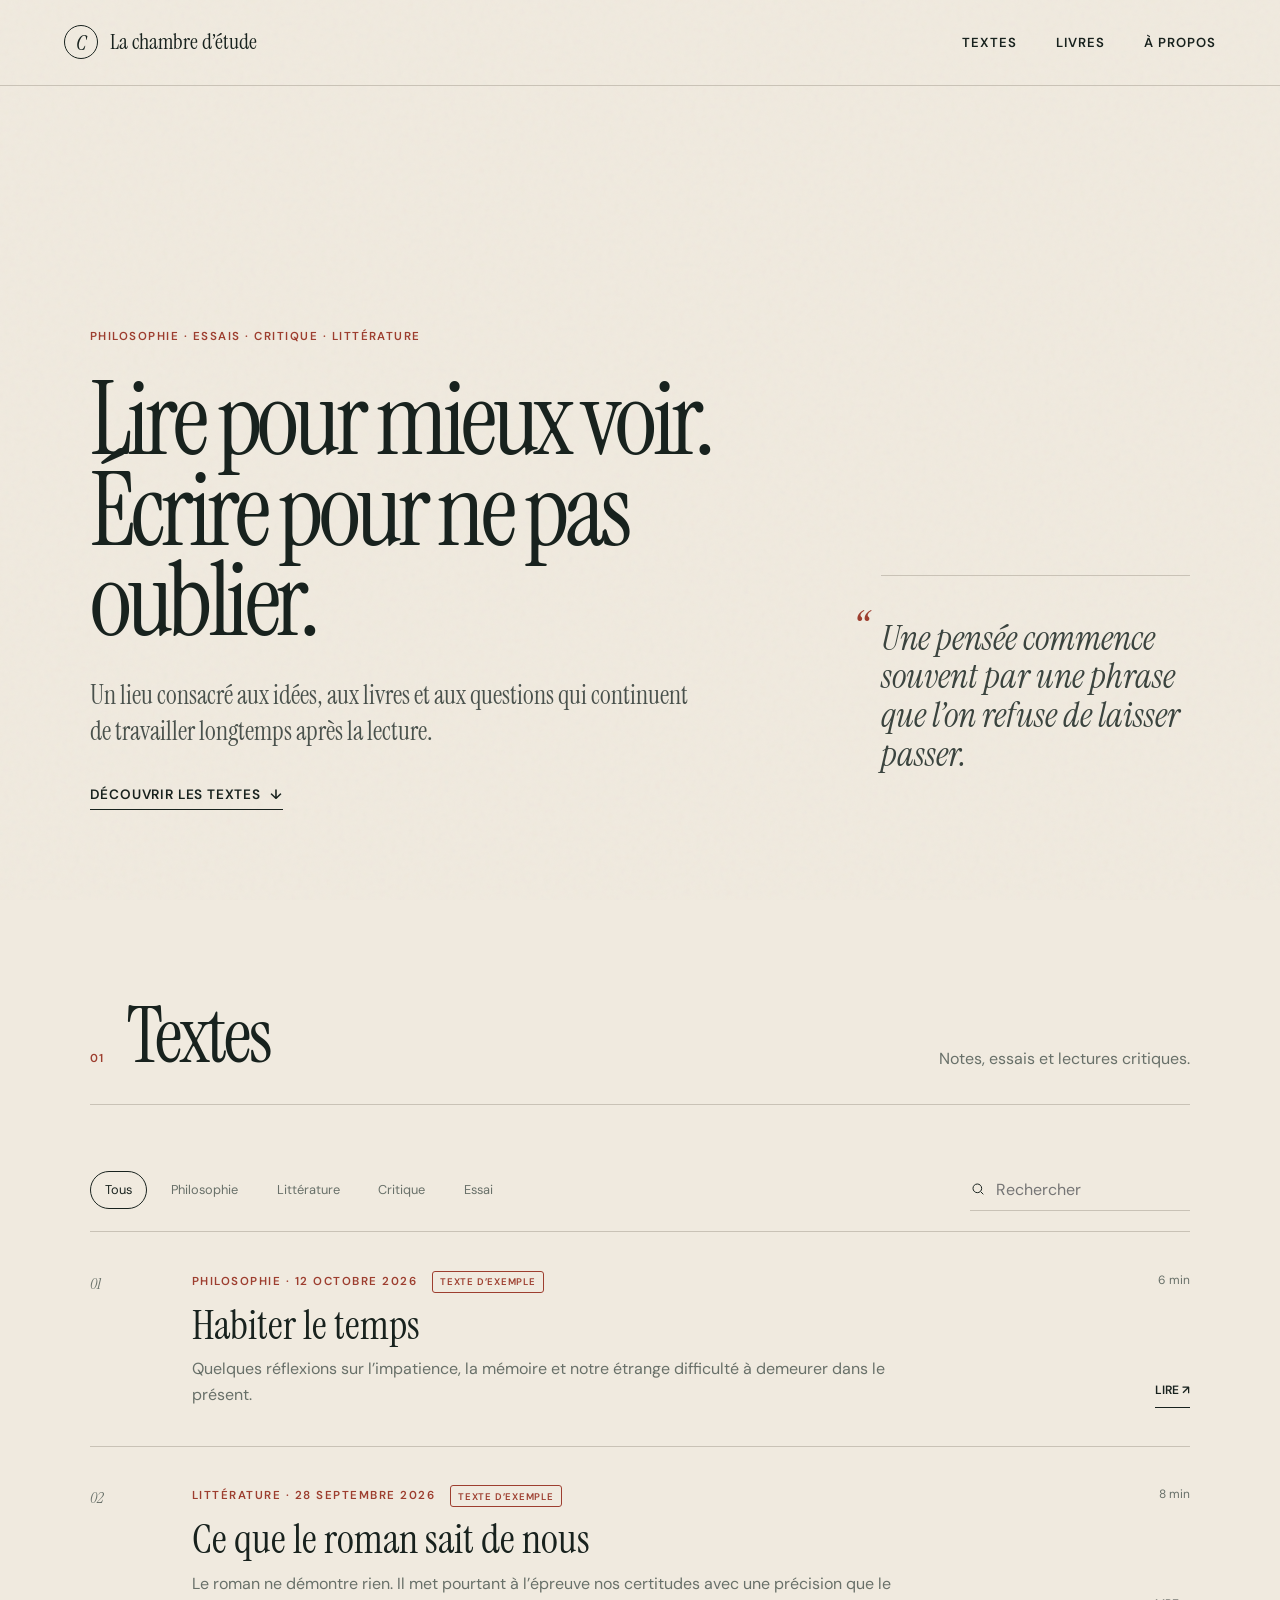
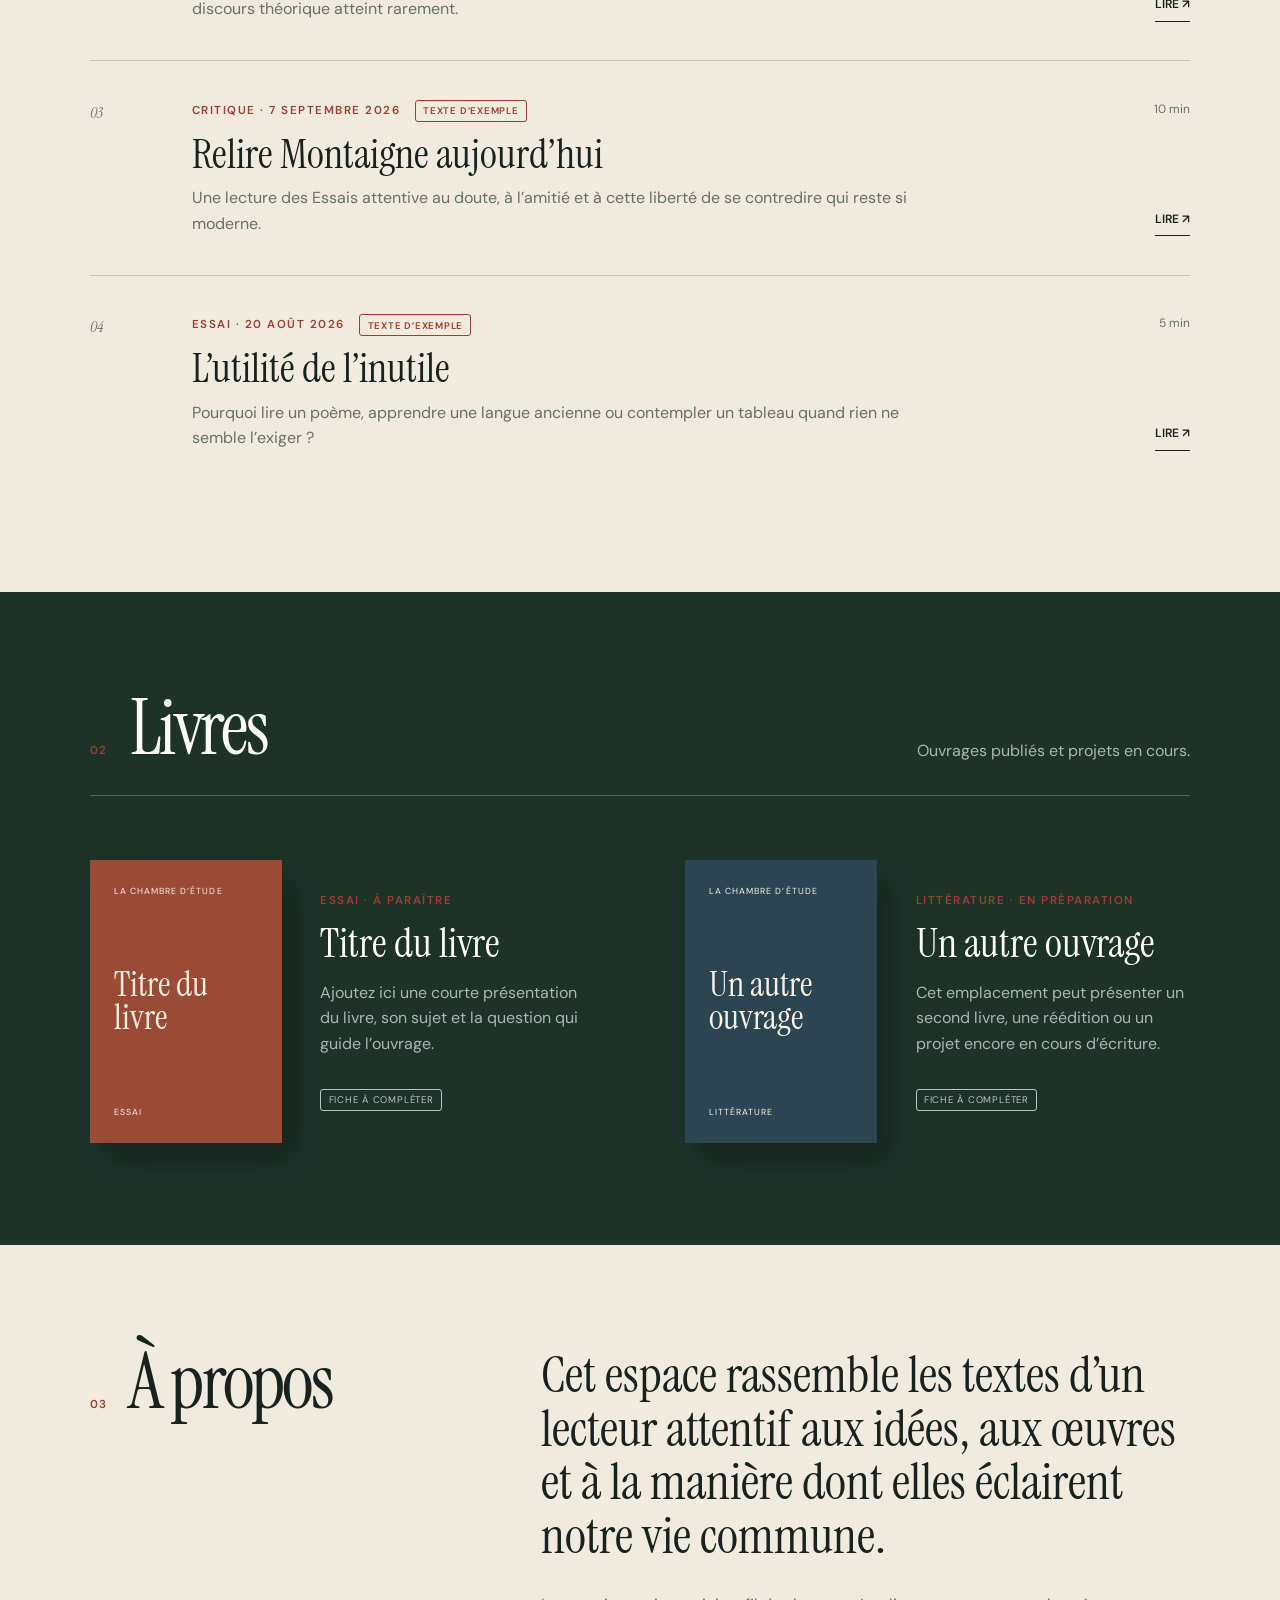
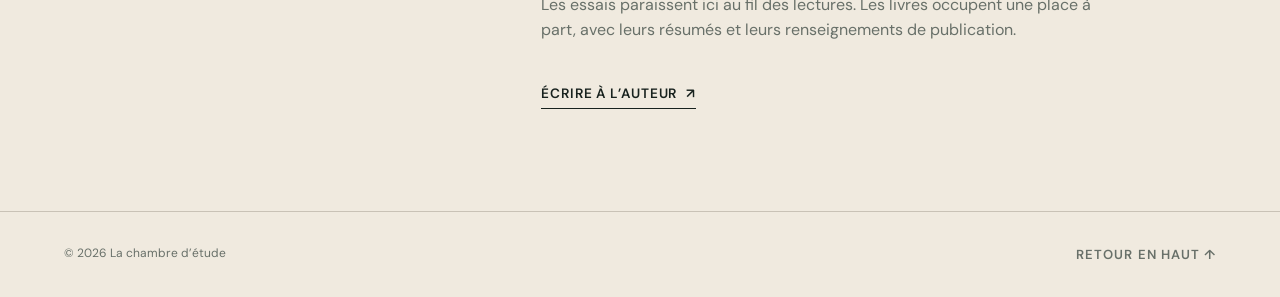
==== index.html @ e95b32f6 "first commit" ====
<!doctype html>
<html lang="fr">
  <head>
    <meta charset="UTF-8" />
    <meta name="viewport" content="width=device-width, initial-scale=1.0" />
    <meta
      name="description"
      content="Une bibliothèque personnelle de philosophie, d’essais, de critiques et de littérature."
    />
    <meta name="theme-color" content="#f0eadf" />
    <title>La chambre d’étude</title>
    <link rel="preconnect" href="https://fonts.googleapis.com" />
    <link rel="preconnect" href="https://fonts.gstatic.com" crossorigin />
    <link
      href="https://fonts.googleapis.com/css2?family=DM+Sans:wght@400;500;600&family=Instrument+Serif:ital@0;1&display=swap"
      rel="stylesheet"
    />
    <link rel="stylesheet" href="styles.css" />
    <script src="contenu.js" defer></script>
    <script src="app.js" defer></script>
  </head>
  <body>
    <a class="skip-link" href="#contenu">Aller au contenu</a>

    <header class="site-header">
      <a class="brand" href="#accueil" aria-label="La chambre d’étude, accueil">
        <span class="brand-mark" aria-hidden="true">C</span>
        <span>La chambre d’étude</span>
      </a>

      <button class="menu-button" type="button" aria-expanded="false" aria-controls="navigation">
        Menu
      </button>

      <nav id="navigation" class="navigation" aria-label="Navigation principale">
        <a href="#textes">Textes</a>
        <a href="#livres">Livres</a>
        <a href="#a-propos">À propos</a>
      </nav>
    </header>

    <main id="contenu">
      <section id="accueil" class="hero" aria-labelledby="hero-title">
        <div class="hero-copy">
          <p class="eyebrow">Philosophie · Essais · Critique · Littérature</p>
          <h1 id="hero-title">Lire pour mieux voir. Écrire pour ne pas oublier.</h1>
          <p class="hero-intro">
            Un lieu consacré aux idées, aux livres et aux questions qui continuent de travailler
            longtemps après la lecture.
          </p>
          <a class="text-link" href="#textes">Découvrir les textes <span aria-hidden="true">↓</span></a>
        </div>

        <blockquote class="manifesto">
          <span class="quote-mark" aria-hidden="true">“</span>
          <p>Une pensée commence souvent par une phrase que l’on refuse de laisser passer.</p>
        </blockquote>
      </section>

      <section id="textes" class="section writings-section" aria-labelledby="textes-title">
        <div class="section-heading">
          <div>
            <p class="section-number">01</p>
            <h2 id="textes-title">Textes</h2>
          </div>
          <p>Notes, essais et lectures critiques.</p>
        </div>

        <div class="writing-tools">
          <div id="filtres" class="filters" aria-label="Filtrer les textes"></div>
          <label class="search-field">
            <span class="sr-only">Rechercher dans les textes</span>
            <svg viewBox="0 0 24 24" aria-hidden="true">
              <circle cx="11" cy="11" r="6.5"></circle>
              <path d="m16 16 4 4"></path>
            </svg>
            <input id="recherche" type="search" placeholder="Rechercher" autocomplete="off" />
          </label>
        </div>

        <div id="liste-textes" class="writing-list" aria-live="polite"></div>
        <p id="aucun-resultat" class="empty-state" hidden>Aucun texte ne correspond à cette recherche.</p>
      </section>

      <section id="livres" class="section books-section" aria-labelledby="livres-title">
        <div class="section-heading light-heading">
          <div>
            <p class="section-number">02</p>
            <h2 id="livres-title">Livres</h2>
          </div>
          <p>Ouvrages publiés et projets en cours.</p>
        </div>
        <div id="liste-livres" class="book-grid"></div>
      </section>

      <section id="a-propos" class="section about-section" aria-labelledby="a-propos-title">
        <div class="about-label">
          <p class="section-number">03</p>
          <h2 id="a-propos-title">À propos</h2>
        </div>
        <div class="about-copy">
          <p class="about-lead" id="bio-principale"></p>
          <p id="bio-suite"></p>
          <a id="contact" class="text-link" href="mailto:adresse@exemple.fr">
            Écrire à l’auteur <span aria-hidden="true">↗</span>
          </a>
        </div>
      </section>
    </main>

    <footer class="site-footer">
      <p>© <span id="annee"></span> La chambre d’étude</p>
      <a href="#accueil">Retour en haut <span aria-hidden="true">↑</span></a>
    </footer>

    <dialog id="lecteur" class="reader-dialog" aria-labelledby="lecteur-titre">
      <button class="dialog-close" type="button" aria-label="Fermer la lecture">Fermer</button>
      <article>
        <p id="lecteur-meta" class="article-meta"></p>
        <h2 id="lecteur-titre"></h2>
        <p id="lecteur-chapeau" class="article-lead"></p>
        <div id="lecteur-contenu" class="article-body"></div>
      </article>
    </dialog>
  </body>
</html>
---- styles.css ----
:root {
  --paper: #f0eadf;
  --paper-light: #f8f4ec;
  --ink: #18221e;
  --muted: #687069;
  --line: #c9c2b6;
  --accent: #9d3e2f;
  --forest: #1d332a;
  --white: #fffdf8;
  --serif: "Instrument Serif", Georgia, serif;
  --sans: "DM Sans", Arial, sans-serif;
}

* {
  box-sizing: border-box;
}

html {
  scroll-behavior: smooth;
}

body {
  margin: 0;
  color: var(--ink);
  background: var(--paper);
  font-family: var(--sans);
  font-size: 16px;
  line-height: 1.6;
}

body::before {
  position: fixed;
  inset: 0;
  z-index: -1;
  content: "";
  opacity: 0.16;
  pointer-events: none;
  background-image: url("data:image/svg+xml,%3Csvg viewBox='0 0 180 180' xmlns='http://www.w3.org/2000/svg'%3E%3Cfilter id='n'%3E%3CfeTurbulence type='fractalNoise' baseFrequency='.85' numOctaves='3' stitchTiles='stitch'/%3E%3C/filter%3E%3Crect width='100%25' height='100%25' filter='url(%23n)' opacity='.22'/%3E%3C/svg%3E");
}

a {
  color: inherit;
}

button,
input {
  font: inherit;
}

button,
a {
  -webkit-tap-highlight-color: transparent;
}

.skip-link {
  position: fixed;
  top: 0.75rem;
  left: 0.75rem;
  z-index: 20;
  padding: 0.65rem 1rem;
  background: var(--ink);
  color: var(--white);
  transform: translateY(-150%);
}

.skip-link:focus {
  transform: translateY(0);
}

.site-header {
  display: flex;
  align-items: center;
  justify-content: space-between;
  min-height: 86px;
  padding: 0 5vw;
  border-bottom: 1px solid var(--line);
}

.brand {
  display: inline-flex;
  align-items: center;
  gap: 0.75rem;
  color: var(--ink);
  font-family: var(--serif);
  font-size: 1.35rem;
  text-decoration: none;
}

.brand-mark {
  display: grid;
  width: 34px;
  height: 34px;
  place-items: center;
  border: 1px solid var(--ink);
  border-radius: 50%;
  font-style: italic;
}

.navigation {
  display: flex;
  gap: clamp(1.5rem, 3vw, 3.25rem);
}

.navigation a,
.site-footer a {
  font-size: 0.82rem;
  font-weight: 600;
  letter-spacing: 0.08em;
  text-decoration: none;
  text-transform: uppercase;
}

.navigation a:hover,
.site-footer a:hover {
  color: var(--accent);
}

.menu-button {
  display: none;
  padding: 0.5rem 0;
  border: 0;
  background: transparent;
  color: var(--ink);
}

.hero {
  display: grid;
  grid-template-columns: minmax(0, 1.45fr) minmax(280px, 0.65fr);
  gap: 8vw;
  align-items: end;
  min-height: calc(100vh - 86px);
  padding: clamp(5rem, 10vw, 9rem) 7vw clamp(4rem, 7vw, 7rem);
}

.eyebrow,
.article-meta,
.section-number {
  margin: 0;
  color: var(--accent);
  font-size: 0.72rem;
  font-weight: 600;
  letter-spacing: 0.13em;
  text-transform: uppercase;
}

.hero h1 {
  max-width: 900px;
  margin: 1.8rem 0 2rem;
  font-family: var(--serif);
  font-size: clamp(4rem, 8vw, 8.4rem);
  font-weight: 400;
  letter-spacing: -0.045em;
  line-height: 0.88;
}

.hero-intro {
  max-width: 620px;
  margin: 0 0 2rem;
  color: #49514c;
  font-family: var(--serif);
  font-size: clamp(1.25rem, 2vw, 1.7rem);
  line-height: 1.4;
}

.text-link,
.book-link {
  display: inline-flex;
  gap: 0.55rem;
  align-items: center;
  padding-bottom: 0.2rem;
  border-bottom: 1px solid currentColor;
  font-size: 0.85rem;
  font-weight: 600;
  letter-spacing: 0.06em;
  text-decoration: none;
  text-transform: uppercase;
}

.manifesto {
  position: relative;
  max-width: 380px;
  margin: 0 0 4vh;
  padding: 2.7rem 0 0;
  border-top: 1px solid var(--line);
  color: #3b443f;
  font-family: var(--serif);
  font-size: clamp(1.65rem, 2.7vw, 2.5rem);
  font-style: italic;
  line-height: 1.12;
}

.manifesto p {
  margin: 0;
}

.quote-mark {
  position: absolute;
  top: 1.8rem;
  left: -1.7rem;
  color: var(--accent);
  font-size: 3rem;
}

.section {
  padding: clamp(4.5rem, 8vw, 8rem) 7vw;
}

.section-heading {
  display: flex;
  align-items: end;
  justify-content: space-between;
  gap: 2rem;
  margin-bottom: 4rem;
  padding-bottom: 2rem;
  border-bottom: 1px solid var(--line);
}

.section-heading > div {
  display: flex;
  gap: 1.4rem;
  align-items: baseline;
}

.section-heading h2,
.about-section h2 {
  margin: 0;
  font-family: var(--serif);
  font-size: clamp(3.5rem, 6vw, 6.5rem);
  font-weight: 400;
  letter-spacing: -0.035em;
  line-height: 0.9;
}

.section-heading > p {
  max-width: 320px;
  margin: 0;
  color: var(--muted);
}

.writing-tools {
  display: flex;
  justify-content: space-between;
  gap: 1.5rem;
  align-items: center;
  margin-bottom: 1.25rem;
}

.filters {
  display: flex;
  flex-wrap: wrap;
  gap: 0.5rem;
}

.filter-button {
  padding: 0.5rem 0.9rem;
  border: 1px solid transparent;
  border-radius: 100px;
  background: transparent;
  color: var(--muted);
  cursor: pointer;
  font-size: 0.8rem;
}

.filter-button:hover,
.filter-button.active {
  border-color: var(--ink);
  color: var(--ink);
}

.search-field {
  display: flex;
  align-items: center;
  gap: 0.5rem;
  min-width: 220px;
  padding: 0.45rem 0;
  border-bottom: 1px solid var(--line);
}

.search-field svg {
  width: 18px;
  fill: none;
  stroke: currentColor;
  stroke-width: 1.5;
}

.search-field input {
  width: 100%;
  border: 0;
  outline: 0;
  background: transparent;
  color: var(--ink);
}

.writing-card {
  display: grid;
  grid-template-columns: 70px minmax(0, 1fr) 110px;
  gap: 2rem;
  padding: 2.4rem 0;
  border-top: 1px solid var(--line);
}

.writing-index {
  margin: 0;
  color: var(--muted);
  font-family: var(--serif);
  font-style: italic;
}

.writing-main h3,
.book-details h3 {
  margin: 0.75rem 0 0.65rem;
  font-family: var(--serif);
  font-size: clamp(2rem, 3.2vw, 3.3rem);
  font-weight: 400;
  line-height: 1;
}

.writing-main > p:last-child {
  max-width: 720px;
  margin: 0;
  color: var(--muted);
}

.writing-action {
  display: flex;
  flex-direction: column;
  align-items: flex-end;
  justify-content: space-between;
  color: var(--muted);
  font-size: 0.75rem;
}

.writing-action button {
  padding: 0.4rem 0;
  border: 0;
  border-bottom: 1px solid var(--ink);
  background: transparent;
  color: var(--ink);
  cursor: pointer;
  font-weight: 600;
  text-transform: uppercase;
}

.sample-label {
  display: inline-block;
  margin-left: 0.65rem;
  padding: 0.15rem 0.45rem;
  border: 1px solid currentColor;
  border-radius: 3px;
  font-size: 0.6rem;
  letter-spacing: 0.08em;
  text-transform: uppercase;
  vertical-align: middle;
}

.empty-state {
  margin: 3rem 0 0;
  color: var(--muted);
  font-family: var(--serif);
  font-size: 1.5rem;
}

.books-section {
  color: var(--white);
  background: var(--forest);
}

.light-heading {
  border-color: rgba(255, 255, 255, 0.25);
}

.light-heading > p {
  color: rgba(255, 255, 255, 0.64);
}

.book-grid {
  display: grid;
  grid-template-columns: repeat(2, minmax(0, 1fr));
  gap: clamp(3rem, 7vw, 7rem);
}

.book-card {
  display: grid;
  grid-template-columns: minmax(140px, 0.7fr) minmax(180px, 1fr);
  gap: clamp(1.5rem, 3vw, 3rem);
  align-items: center;
}

.book-cover {
  display: flex;
  aspect-ratio: 0.68;
  flex-direction: column;
  justify-content: space-between;
  padding: 1.5rem;
  color: #f9f1e4;
  box-shadow: 14px 18px 28px rgba(0, 0, 0, 0.28);
}

.book-cover.ocre {
  background: #9b4a35;
}

.book-cover.bleu {
  background: #2b4652;
}

.book-cover span,
.book-cover small {
  font-size: 0.55rem;
  letter-spacing: 0.12em;
  text-transform: uppercase;
}

.book-cover strong {
  font-family: var(--serif);
  font-size: clamp(1.5rem, 2.7vw, 2.7rem);
  font-weight: 400;
  line-height: 0.95;
}

.book-details p:not(.article-meta) {
  color: rgba(255, 255, 255, 0.64);
}

.book-details .sample-label {
  margin: 1rem 0 0;
  color: rgba(255, 255, 255, 0.7);
}

.about-section {
  display: grid;
  grid-template-columns: 0.7fr 1.3fr;
  gap: 8vw;
}

.about-label {
  display: flex;
  gap: 1.25rem;
  align-items: baseline;
}

.about-copy {
  max-width: 760px;
}

.about-lead {
  margin: 0 0 1.8rem;
  font-family: var(--serif);
  font-size: clamp(2rem, 4vw, 4rem);
  line-height: 1.05;
}

.about-copy > p:not(.about-lead) {
  max-width: 580px;
  color: var(--muted);
}

.about-copy .text-link {
  margin-top: 1.5rem;
}

.site-footer {
  display: flex;
  justify-content: space-between;
  padding: 2rem 5vw;
  border-top: 1px solid var(--line);
  color: var(--muted);
  font-size: 0.75rem;
}

.site-footer p {
  margin: 0;
}

.reader-dialog {
  width: min(820px, calc(100% - 2rem));
  max-height: calc(100vh - 2rem);
  padding: clamp(2rem, 6vw, 5.5rem);
  border: 0;
  background: var(--paper-light);
  color: var(--ink);
  box-shadow: 0 30px 90px rgba(0, 0, 0, 0.35);
}

.reader-dialog::backdrop {
  background: rgba(14, 24, 20, 0.75);
  backdrop-filter: blur(4px);
}

.dialog-close {
  position: absolute;
  top: 1.25rem;
  right: 1.25rem;
  padding: 0.35rem 0;
  border: 0;
  border-bottom: 1px solid currentColor;
  background: transparent;
  cursor: pointer;
  font-size: 0.72rem;
  text-transform: uppercase;
}

.reader-dialog h2 {
  margin: 1rem 0 1.5rem;
  font-family: var(--serif);
  font-size: clamp(3rem, 7vw, 5.5rem);
  font-weight: 400;
  line-height: 0.95;
}

.article-lead {
  padding-bottom: 2rem;
  border-bottom: 1px solid var(--line);
  color: var(--muted);
  font-family: var(--serif);
  font-size: 1.45rem;
  line-height: 1.4;
}

.article-body {
  max-width: 620px;
  margin: 2rem auto 0;
  font-family: Georgia, serif;
  font-size: 1.1rem;
  line-height: 1.8;
}

.sr-only {
  position: absolute;
  width: 1px;
  height: 1px;
  padding: 0;
  margin: -1px;
  overflow: hidden;
  clip: rect(0, 0, 0, 0);
  white-space: nowrap;
  border: 0;
}

@media (max-width: 950px) {
  .hero {
    grid-template-columns: 1fr;
  }

  .hero h1 {
    max-width: 850px;
  }

  .manifesto {
    margin-left: auto;
  }

  .book-grid {
    grid-template-columns: 1fr;
  }

  .book-card {
    max-width: 680px;
  }

  .about-section {
    grid-template-columns: 1fr;
  }
}

@media (max-width: 700px) {
  .site-header {
    min-height: 72px;
  }

  .menu-button {
    display: block;
  }

  .navigation {
    position: absolute;
    top: 72px;
    right: 0;
    left: 0;
    z-index: 10;
    display: none;
    flex-direction: column;
    gap: 1.5rem;
    padding: 2rem 5vw;
    border-bottom: 1px solid var(--line);
    background: var(--paper-light);
  }

  .navigation.open {
    display: flex;
  }

  .hero {
    min-height: auto;
    padding-top: 5rem;
  }

  .hero h1 {
    font-size: clamp(3.7rem, 18vw, 6rem);
  }

  .quote-mark {
    left: -0.25rem;
  }

  .manifesto {
    padding-left: 1.5rem;
  }

  .section-heading {
    align-items: flex-start;
    flex-direction: column;
    margin-bottom: 2.5rem;
  }

  .section-heading h2,
  .about-section h2 {
    font-size: 3.8rem;
  }

  .writing-tools {
    align-items: stretch;
    flex-direction: column;
  }

  .writing-card {
    grid-template-columns: 42px minmax(0, 1fr);
    gap: 1rem;
  }

  .writing-action {
    grid-column: 2;
    flex-direction: row;
    align-items: center;
  }

  .book-card {
    grid-template-columns: minmax(115px, 0.55fr) minmax(0, 1fr);
  }

  .book-cover {
    padding: 1rem;
  }

  .book-details h3 {
    font-size: 2rem;
  }
}

@media (max-width: 450px) {
  .brand {
    font-size: 1.1rem;
  }

  .hero,
  .section {
    padding-right: 5vw;
    padding-left: 5vw;
  }

  .book-card {
    grid-template-columns: 1fr;
  }

  .book-cover {
    width: min(70%, 220px);
  }

  .site-footer {
    gap: 1rem;
    align-items: flex-start;
    flex-direction: column;
  }
}

@media (prefers-reduced-motion: reduce) {
  html {
    scroll-behavior: auto;
  }
}
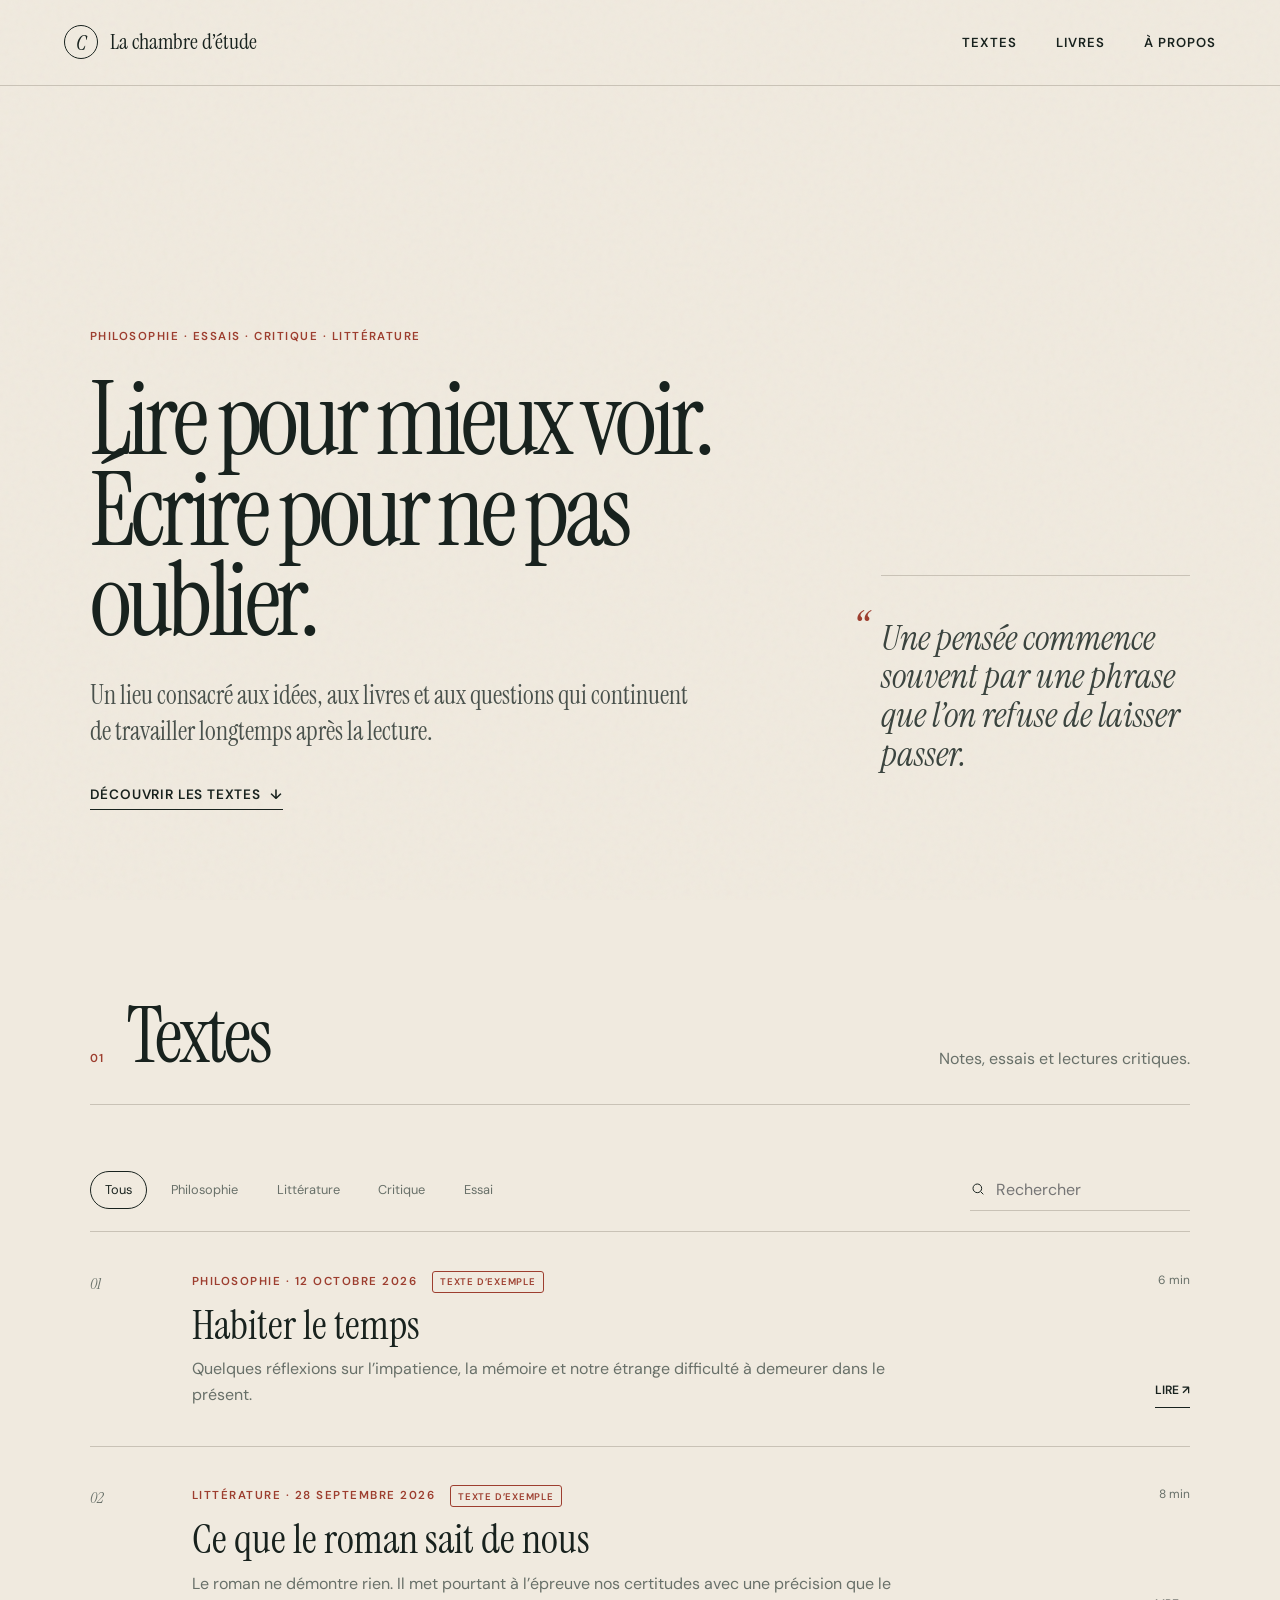
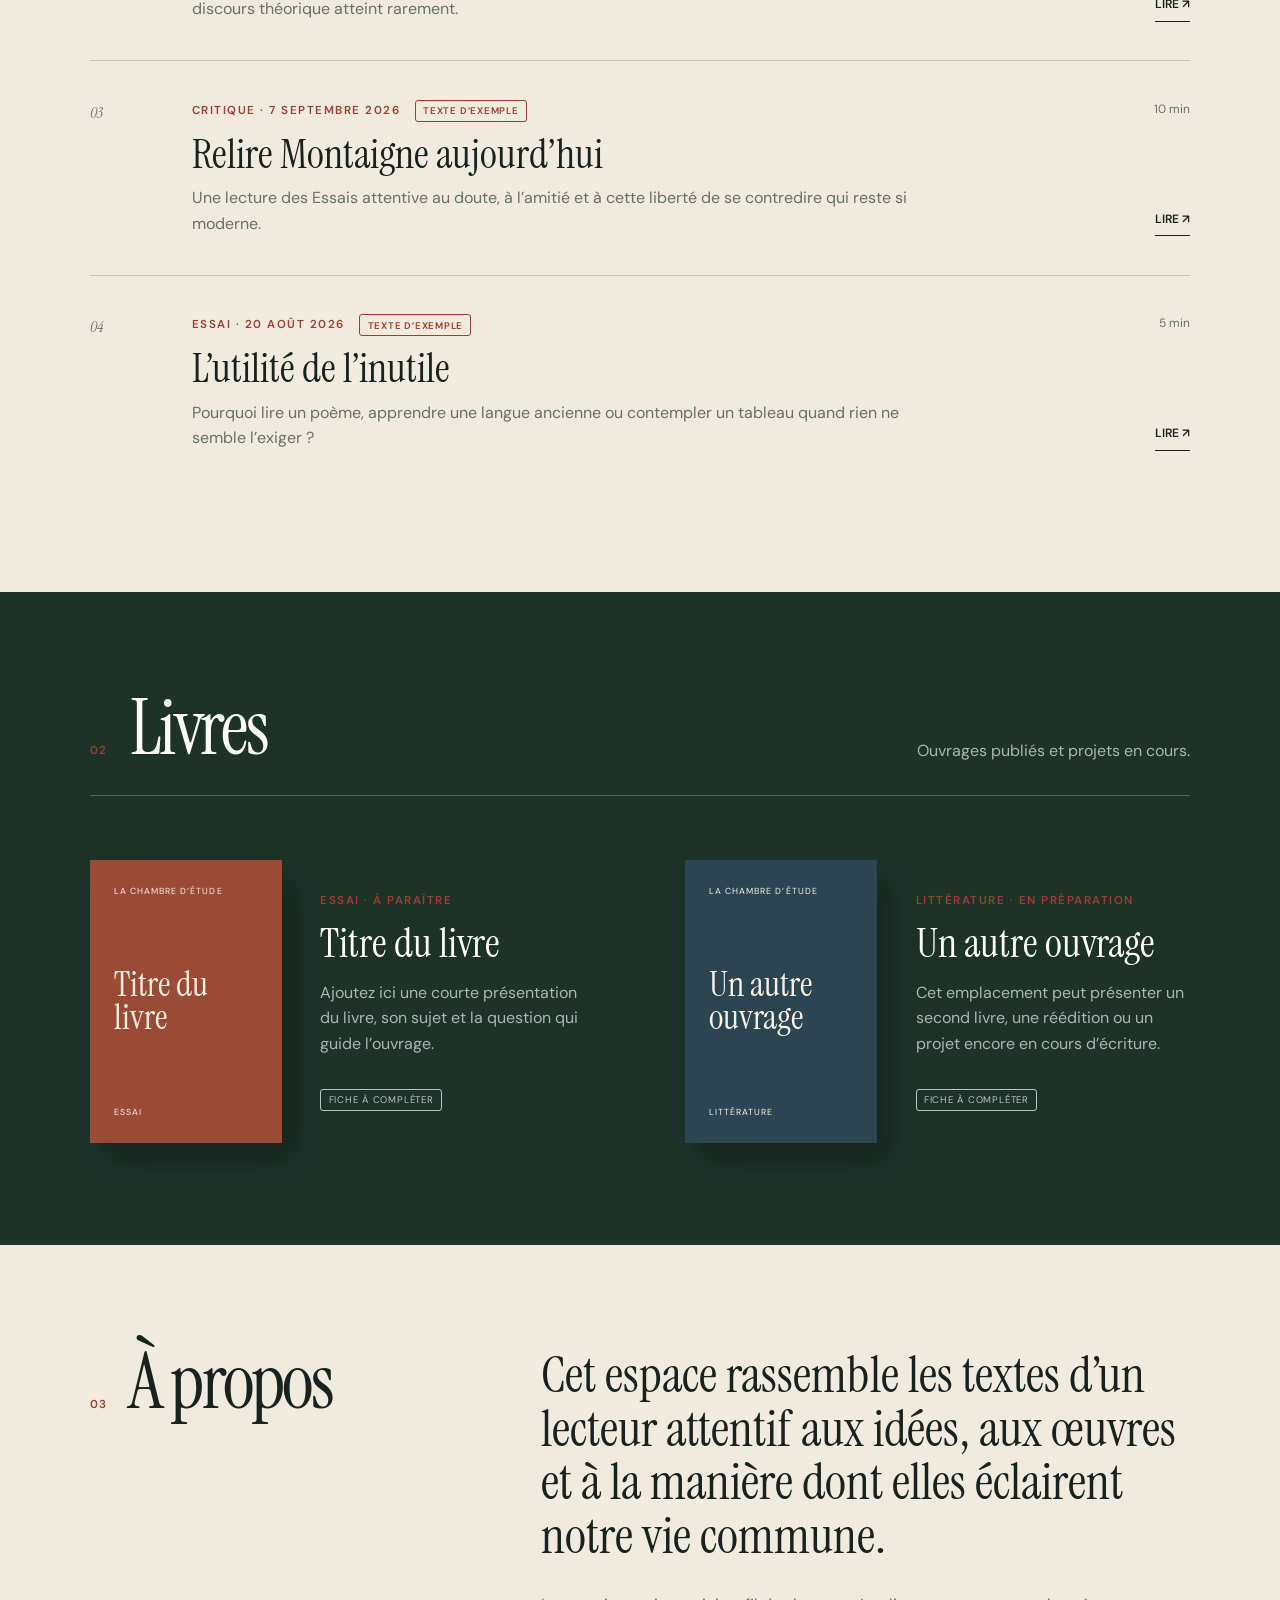
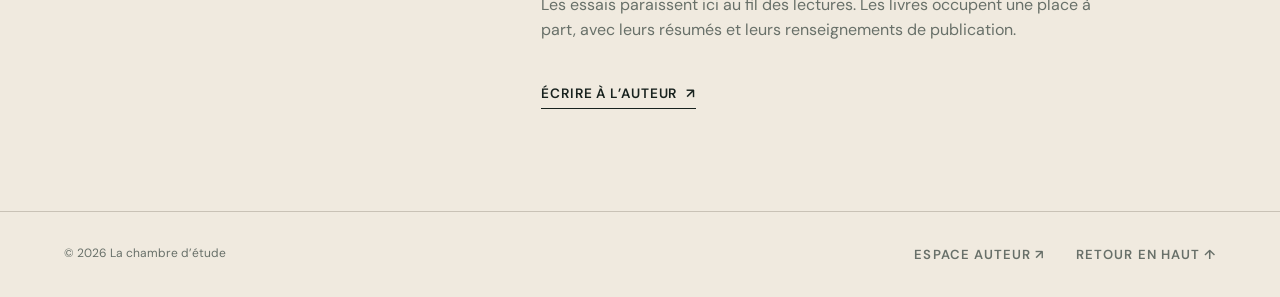
==== commit 3bac5658: "Add a French content editor" ====
--- a/index.html
+++ b/index.html
@@ -16,7 +16,6 @@
       rel="stylesheet"
     />
     <link rel="stylesheet" href="styles.css" />
-    <script src="contenu.js" defer></script>
     <script src="app.js" defer></script>
   </head>
   <body>
@@ -110,7 +109,10 @@
 
     <footer class="site-footer">
       <p>© <span id="annee"></span> La chambre d’étude</p>
-      <a href="#accueil">Retour en haut <span aria-hidden="true">↑</span></a>
+      <div class="footer-links">
+        <a href="https://app.pagescms.org" target="_blank" rel="noreferrer">Espace auteur <span aria-hidden="true">↗</span></a>
+        <a href="#accueil">Retour en haut <span aria-hidden="true">↑</span></a>
+      </div>
     </footer>
 
     <dialog id="lecteur" class="reader-dialog" aria-labelledby="lecteur-titre">
--- a/styles.css
+++ b/styles.css
@@ -472,6 +472,11 @@
   margin: 0;
 }
 
+.footer-links {
+  display: flex;
+  gap: 2rem;
+}
+
 .reader-dialog {
   width: min(820px, calc(100% - 2rem));
   max-height: calc(100vh - 2rem);
@@ -671,6 +676,12 @@
     align-items: flex-start;
     flex-direction: column;
   }
+
+  .footer-links {
+    gap: 1rem;
+    align-items: flex-start;
+    flex-direction: column;
+  }
 }
 
 @media (prefers-reduced-motion: reduce) {
